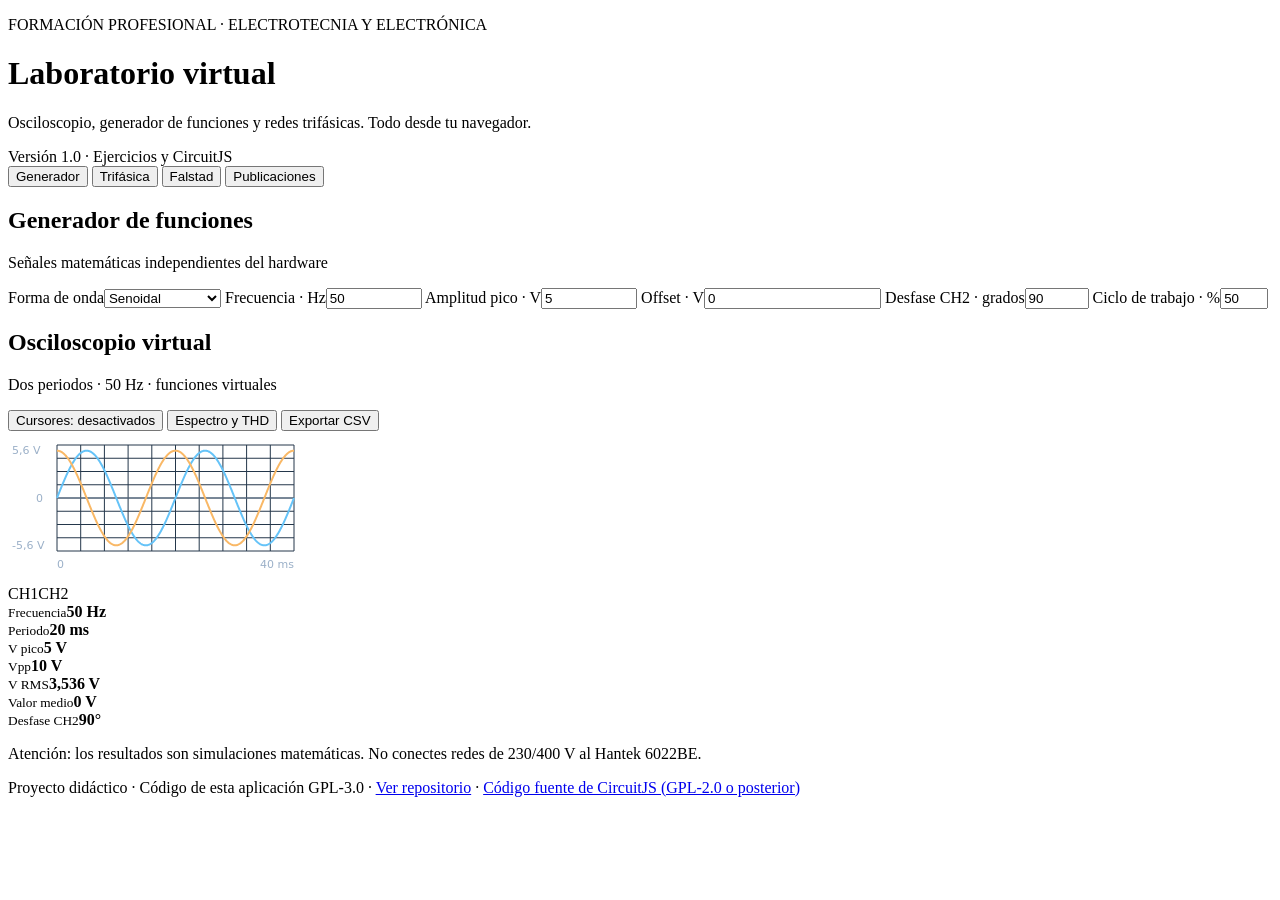
==== index.html @ 6efa835a "ui: permitir desplazamiento horizontal en simulador incrustado móvil para ver P Q S" ====
<!doctype html>
<html lang="es">
<head>
  <meta charset="utf-8">
  <meta name="viewport" content="width=device-width,initial-scale=1">
  <meta name="description" content="Laboratorio virtual de Electrotecnia y Electrónica: generador, osciloscopio y análisis trifásico.">
  <title>Laboratorio virtual de Electrotecnia</title>
  <link rel="stylesheet" href="styles.css">
  <script src="app.js" defer></script>
  <script src="lab-circuits.js" defer></script>
  <script src="wulflemm-xml.js" defer></script>
  <script src="bridge.js" defer></script>
  <script src="wulflemm-ui.js" defer></script>
  <script src="sce-practices.js" defer></script>
  <script src="curriculum.js" defer></script>
  <script src="networks-solar-curriculum.js" defer></script>
  <script src="networks-solar-practices.js" defer></script>
  <script src="practices.js" defer></script>
  <script src="publications-data.js" defer></script>
  <script src="paraninfo-activities.js" defer></script>
  <script src="textbook-exercises.js" defer></script>
  <script src="textbook-curriculum.js" defer></script>
  <script src="textbook-ui.js" defer></script>
  <script src="publications.js" defer></script>
</head>
<body>
<header class="header">
  <div class="header-inner">
    <div>
      <p class="eyebrow">FORMACIÓN PROFESIONAL · ELECTROTECNIA Y ELECTRÓNICA</p>
      <h1>Laboratorio virtual</h1>
      <p class="subtitle">Osciloscopio, generador de funciones y redes trifásicas. Todo desde tu navegador.</p>
    </div>
    <div class="pill">Versión 1.0 · Ejercicios y CircuitJS</div>
  </div>
</header>
<main class="layout">
  <nav class="tabs" aria-label="Módulos">
    <button class="tab active" type="button" data-mode="generator" aria-pressed="true">Generador</button>
    <button class="tab" type="button" data-mode="threephase" aria-pressed="false">Trifásica</button>
    <button class="tab" type="button" data-mode="falstad" aria-pressed="false">Falstad</button>
    <button class="tab" type="button" data-mode="publications" aria-pressed="false">Publicaciones</button>
  </nav>
  <section class="panel" id="generator-controls">
    <div class="section-heading"><div><h2>Generador de funciones</h2><p>Señales matemáticas independientes del hardware</p></div></div>
    <div class="controls">
      <label>Forma de onda<select id="waveform">
        <option value="sine">Senoidal</option><option value="square">Cuadrada</option>
        <option value="triangle">Triangular</option><option value="saw">Diente de sierra</option>
        <option value="pulse">Pulsos</option>
      </select></label>
      <label>Frecuencia · Hz<input id="frequency" type="number" min="0.1" max="100000" step="0.1" value="50"></label>
      <label>Amplitud pico · V<input id="amplitude" type="number" min="0" max="100000" step="0.1" value="5"></label>
      <label>Offset · V<input id="offset" type="number" step="0.1" value="0"></label>
      <label>Desfase CH2 · grados<input id="phase" type="number" min="-360" max="360" step="1" value="90"></label>
      <label>Ciclo de trabajo · %<input id="duty" type="number" min="1" max="99" step="1" value="50"></label>
    </div>
  </section>
  <section class="panel" id="threephase-controls" hidden>
    <div class="section-heading"><div><h2>Red trifásica equilibrada</h2><p>Estrella, tensión fase/línea y carga RLC serie equilibrada</p></div></div>
    <div class="controls">
      <label>Tensión línea-línea RMS · V<input id="lineVoltage" type="number" min="0" max="10000" step="1" value="400"></label>
      <label>Frecuencia · Hz<input id="threeFrequency" type="number" min="0.1" max="10000" step="0.1" value="50"></label>
      <label>Secuencia de fases<select id="sequence"><option value="1">Directa · ABC</option><option value="-1">Inversa · ACB</option></select></label>
      <label>Resistencia por fase · Ω<input id="resistance" type="number" min="0.01" step="1" value="100"></label>
      <label>Inductancia por fase · mH<input id="inductance" type="number" min="0" step="1" value="100"></label>
      <label>Capacitancia por fase · µF (0 = sin condensador)<input id="capacitance" type="number" min="0" step="1" value="0"></label>
    </div>
    <p class="hint">Modelo teórico senoidal en régimen permanente. No incluye todavía desequilibrios, apertura de neutro ni transitorios.</p>
  </section>
  <section class="panel" id="publications-controls" hidden>
    <div class="section-heading"><div><h2>Publicaciones y actividades</h2>
      <p>Catálogo bibliográfico con unidades, actividades identificadas y prácticas del laboratorio relacionadas.</p></div></div>
    <div class="publication-filters">
      <label>Publicación
        <select id="publicationSelect"></select>
      </label>
      <label>Unidad didáctica
        <select id="publicationUnit"></select>
      </label>
      <label>Tipo de actividad
        <select id="publicationActivityType">
          <option value="all">Todos los tipos</option>
          <option value="practica">Prácticas de laboratorio</option>
          <option value="comprobacion">Comprobación</option>
          <option value="evaluacion">Evaluación resuelta</option>
          <option value="resuelta">Actividades resueltas dentro de las unidades</option>
          <option value="propuesta">Actividades propuestas</option>
          <option value="ampliacion">Ampliación</option>
          <option value="experimental">Actividades experimentales</option>
        </select>
      </label>
      <label>Buscar actividad
        <input id="publicationActivitySearch" type="search" placeholder="Ej. 16.12, osciloscopio, medida…">
      </label>
    </div>
    <div id="publicationContent" aria-live="polite"></div>
    <section id="textbookExercisePanel" class="textbook-exercise-panel" hidden aria-live="polite"></section>
    <p class="hint">Se muestran únicamente las actividades originales del libro ya incorporadas. Los circuitos y las medidas se contrastarán en Falstad antes de su publicación definitiva. El resto de referencias permanece pendiente.</p>
  </section>
  <section class="panel" id="practices-controls" hidden>
    <div class="section-heading">
      <div><h2>Prácticas guiadas · GM y GS · RA y CE</h2><p>Selecciona un módulo y una práctica. Cada ficha muestra nivel, código, RA, CE y referencia al currículo oficial.</p></div>
    </div>
    <div class="practice-top">
      <label>Módulo de FP
        <select id="practiceModule">
          <option value="all">Todos los módulos (GM y GS)</option>
          <optgroup label="GRADO MEDIO (GM) · Instalaciones Eléctricas y Automáticas">
            <option value="Electrotecnia 0234">GM · Electrotecnia (0234)</option>
            <option value="Electrónica 0233">GM · Electrónica (0233)</option>
            <option value="Instalaciones de distribución 0236">GM · Instalaciones de distribución (0236)</option>
            <option value="Instalaciones solares fotovoltaicas 0239">GM · Instalaciones solares fotovoltaicas (0239)</option>
          </optgroup>
          <optgroup label="GRADO SUPERIOR (GS) · Sistemas Electrotécnicos y Automatizados">
            <option value="Sistemas y Circuitos Eléctricos 0520">GS · Sistemas y circuitos eléctricos (0520)</option>
            <option value="Desarrollo de redes eléctricas y centros de transformación 0522">GS · Desarrollo de redes eléctricas y centros de transformación (0522)</option>
          </optgroup>
        </select>
      </label>
      <label>Selecciona la práctica
        <select id="practiceSelect"></select>
      </label>
      <button type="button" id="practiceLoad" class="toolbtn">Cargar montaje en CircuitJS</button>
      <button type="button" id="practiceReset" class="toolbtn">Reiniciar respuestas</button>
    </div>
    <div id="practiceContent" aria-live="polite"></div>
    <p id="practiceStatus" class="hint" role="status">Selecciona una práctica. La carga del circuito requiere CircuitJS integrado.</p>
  </section>
  <section class="panel" id="falstad-controls" hidden>
    <div class="section-heading"><div><h2>CircuitJS y osciloscopio</h2><p>Montaje de circuitos y adquisición virtual de tensiones y corrientes por componente.</p></div></div>
    <p class="hint" id="bridge-status" role="status">Comprobando si CircuitJS está alojado en esta misma web…</p>
    <div class="controls bridge-controls">
      <label>Componente del circuito<select id="elementSelect" disabled><option value="">Esperando conexión…</option></select></label>
      <label>Magnitud visualizada<select id="elementQuantity"><option value="voltage">Tensión en el componente (V)</option><option value="current">Corriente en el componente (A)</option></select></label>
      <label>Ventana de adquisición · ms<input id="sampleWindow" type="number" min="1" max="10000" step="10" value="100"></label>
    </div>
    <div class="actions"><a href="./circuitjs/circuitjs.html" target="_blank" rel="noopener noreferrer" class="button-link">Abrir Falstad</a></div>
    <div class="controls bridge-controls">
      <label>Abrir circuito de Falstad o Wulflemm<input id="wulflemmXmlFile" type="file"></label>
      <button id="wulflemmXmlSave" type="button" disabled>Exportar XML conservado</button>
    </div>
    <div class="controls bridge-controls">
      <label>Elemento XML<select id="wulflemmComponent" disabled><option value="">Selecciona un XML</option></select></label>
      <label>Atributo<input id="wulflemmAttribute" type="text" placeholder="r, fr, phaseShift…"></label>
      <label>Valor<input id="wulflemmValue" type="text" placeholder="Nuevo valor"></label>
      <button id="wulflemmApply" type="button" disabled>Modificar XML</button>
    </div>
    <p class="hint" id="wulflemmXmlStatus" role="status">Admite circuitos XML de Wulflemm/CircuitJS y texto de Falstad (cabecera $), independientemente de su extensión. Se comprueba que no falten componentes.</p>
    <p class="hint circuit-pan-hint">Para ver ambos vatímetros y sus tres lecturas en pantallas estrechas, desliza horizontalmente el simulador.</p>
    <div class="circuit-frame-scroll"><iframe title="Simulador CircuitJS de Falstad" id="circuit-frame" loading="lazy"></iframe></div>
    <p class="hint">Las señales mostradas proceden del motor CircuitJS cuando está alojado en este mismo dominio. En modo externo solo se puede editar el circuito: el navegador impide leer sus señales por motivos de seguridad.</p>
  </section>
  <section class="panel" id="scope-panel">
    <div class="section-heading horizontal">
      <div><h2>Osciloscopio virtual</h2><p id="scope-subtitle">Canales sintéticos · no son mediciones físicas</p></div>
      <label class="view-mode" id="trace-mode-label" hidden>Representación
        <select id="traceMode"><option value="phase">Tensiones de fase</option><option value="line">Tensiones compuestas</option><option value="current">Corrientes de fase</option></select>
      </label>
    </div>
    <div class="scope-toolbar">
      <button id="cursorsToggle" type="button" class="toolbtn" aria-pressed="false">Cursores: desactivados</button>
      <button id="spectrumToggle" type="button" class="toolbtn" aria-pressed="false">Espectro y THD</button>
      <button id="exportCsv" type="button" class="toolbtn">Exportar CSV</button>
      <span id="cursorReadout" class="cursor-readout" aria-live="polite"></span>
    </div>
    <div class="scope"><canvas id="scope" aria-label="Señales simuladas en función del tiempo" role="img"></canvas></div>
    <div id="spectrum-panel" class="spectrum-panel" hidden>
      <h3>Análisis armónico de la primera señal</h3>
      <div class="spectrum-canvas"><canvas id="spectrum" aria-label="Espectro armónico simulado" role="img"></canvas></div>
      <p id="spectrumInfo" class="hint">Se muestran los primeros 15 armónicos y la distorsión calculada a partir de las muestras.</p>
    </div>
    <div id="legend" class="legend"></div>
    <div class="metrics" id="metrics" aria-live="polite"></div>
    <p class="disclaimer">Atención: los resultados son simulaciones matemáticas. No conectes redes de 230/400 V al Hantek 6022BE.</p>
  </section>
  <footer>
    <p>Proyecto didáctico · Código de esta aplicación GPL-3.0 ·
      <a href="https://github.com/jgraciar/electrotecnia">Ver repositorio</a> ·
      <a href="https://github.com/pfalstad/circuitjs1">Código fuente de CircuitJS (GPL-2.0 o posterior)</a>
    </p>
  </footer>
</main>
</body></html>
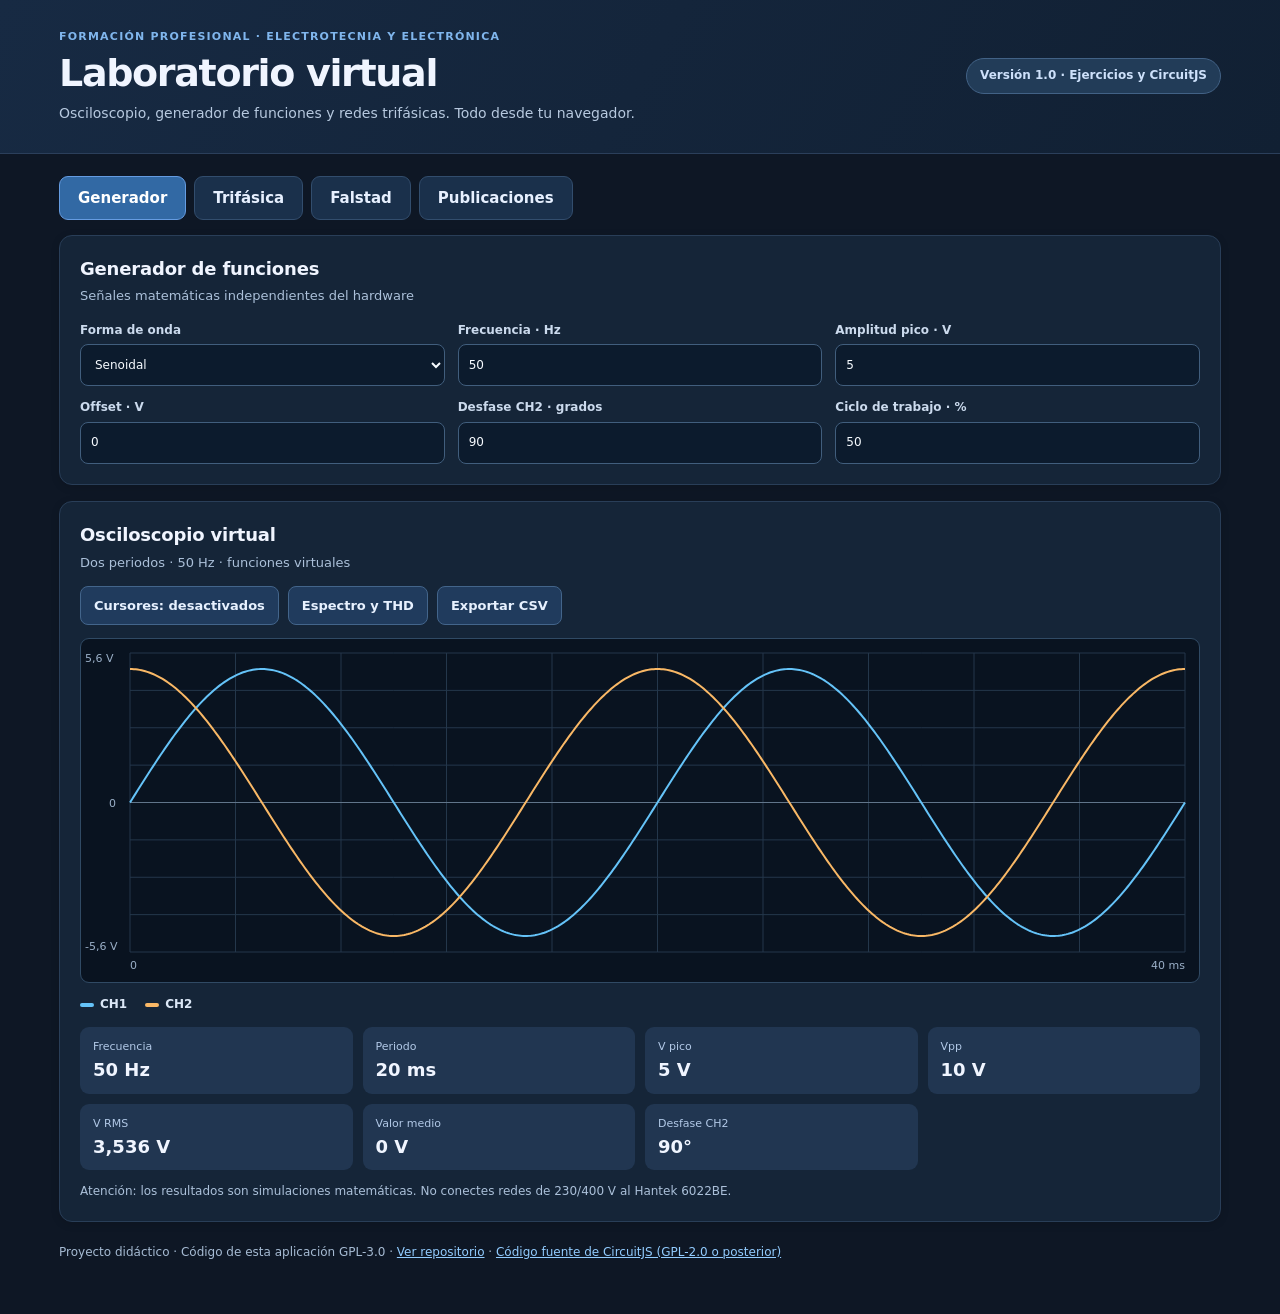
==== commit 7e5134d2: "fix: cargar inmediatamente CircuitJS incrustado también en móvil" ====
--- a/index.html
+++ b/index.html
@@ -148,7 +148,7 @@
     </div>
     <p class="hint" id="wulflemmXmlStatus" role="status">Admite circuitos XML de Wulflemm/CircuitJS y texto de Falstad (cabecera $), independientemente de su extensión. Se comprueba que no falten componentes.</p>
     <p class="hint circuit-pan-hint">Para ver ambos vatímetros y sus tres lecturas en pantallas estrechas, desliza horizontalmente el simulador.</p>
-    <div class="circuit-frame-scroll"><iframe title="Simulador CircuitJS de Falstad" id="circuit-frame" loading="lazy"></iframe></div>
+    <div class="circuit-frame-scroll"><iframe title="Simulador CircuitJS de Falstad" id="circuit-frame" loading="eager"></iframe></div>
     <p class="hint">Las señales mostradas proceden del motor CircuitJS cuando está alojado en este mismo dominio. En modo externo solo se puede editar el circuito: el navegador impide leer sus señales por motivos de seguridad.</p>
   </section>
   <section class="panel" id="scope-panel">
--- a/styles.css
+++ b/styles.css
@@ -0,0 +1,155 @@
+*{box-sizing:border-box}
+:root{font-family:system-ui,-apple-system,"Segoe UI",Roboto,sans-serif;color-scheme:dark;color:#f0f5ff;background:#0e1725;font-size:15px}
+body{margin:0;line-height:1.48}
+.header{background:linear-gradient(120deg,#172a43,#112033);border-bottom:1px solid #2b3f5b}
+.header-inner{max-width:1210px;margin:auto;padding:29px 24px;display:flex;gap:24px;align-items:center;justify-content:space-between}
+.eyebrow{margin:0;color:#80b6ed;letter-spacing:.11em;font-weight:750;font-size:11px}
+h1{margin:6px 0;font-size:clamp(26px,3.4vw,38px);line-height:1.2;letter-spacing:-.035em}
+.subtitle{margin:6px 0 0;color:#b7c9df;font-size:14px}
+.pill{display:inline-flex;white-space:nowrap;padding:8px 13px;font-size:12px;font-weight:650;border-radius:99px;border:1px solid #426286;color:#cee1fb;background:#223c58}
+.layout{max-width:1210px;margin:auto;padding:22px 24px 40px}
+.tabs{display:flex;gap:8px;flex-wrap:wrap;margin-bottom:15px}
+.tab{appearance:none;border:1px solid #324d6d;background:#1a304b;color:#e7f0ff;border-radius:9px;padding:10px 18px;min-height:42px;cursor:pointer;font:inherit;font-weight:650}
+.tab:hover{background:#25466d}
+.tab.active{background:#3269a4;border-color:#659ce1;color:#fff}
+.panel{border:1px solid #293e58;background:#152538;border-radius:13px;padding:20px;margin:0 0 16px;box-shadow:0 2px 8px #0002}
+.section-heading{margin-bottom:16px}
+.section-heading.horizontal{display:flex;justify-content:space-between;gap:12px;align-items:center}
+.section-heading h2{font-size:18px;margin:0;letter-spacing:-.01em}
+.section-heading p{font-size:13px;color:#abc0d9;margin:4px 0 0}
+.controls{display:grid;grid-template-columns:repeat(3,minmax(0,1fr));gap:13px}
+label{display:block;font-weight:650;color:#cbdaed;font-size:12px}
+.controls label{min-width:0}
+input,select{width:100%;min-height:42px;margin-top:5px;padding:9px 10px;border:1px solid #415e7d;border-radius:8px;background:#0c1b2d;color:#f7fbff;font:inherit;font-weight:450}
+input:focus-visible,select:focus-visible,.tab:focus-visible,a:focus-visible{outline:3px solid #85bbff;outline-offset:2px}
+input:invalid{border-color:#e5907c}
+.hint{color:#b7c9df;font-size:13px;margin:14px 0 0}
+.scope{height:clamp(235px,34vw,345px);width:100%;background:#091320;border-radius:9px;border:1px solid #304a64;overflow:hidden}
+.scope canvas{width:100%;height:100%;display:block}
+.view-mode{min-width:205px}
+.legend{display:flex;gap:18px;flex-wrap:wrap;margin:13px 0}
+.legend span{font-size:12px;color:#dbe7f6;font-weight:700}
+.legend i{display:inline-block;width:14px;height:4px;vertical-align:middle;border-radius:4px;margin-right:6px}
+.metrics{display:grid;grid-template-columns:repeat(4,minmax(0,1fr));gap:10px}
+.metric{padding:12px 13px;border-radius:9px;background:#213651;min-width:0}
+.metric small{display:block;font-size:11px;color:#b2c9e7;margin-bottom:3px}
+.metric strong{display:block;font-size:18px;font-weight:750;line-height:1.3;font-variant-numeric:tabular-nums;overflow-wrap:anywhere}
+.disclaimer{color:#abc0d9;font-size:12px;margin:13px 0 0}
+.circuit-frame-scroll{max-width:100%;overflow-x:auto;overscroll-behavior-x:contain;-webkit-overflow-scrolling:touch}
+.circuit-pan-hint{display:none}
+#circuit-frame{display:block;width:100%;height:520px;background:white;border:1px solid #354f6d;border-radius:9px;margin-top:14px}
+.button-link{display:inline-block;padding:10px 14px;background:#315d90;border:1px solid #5b91c4;color:#fff;border-radius:8px;text-decoration:none;font-size:13px;font-weight:700}
+.button-link:hover{background:#3874b7}
+footer{margin-top:22px;font-size:12px;color:#a6bbd3}
+footer a{color:#92ccff}
+[hidden]{display:none!important}
+@media(max-width:750px){.header-inner{align-items:flex-start;flex-direction:column;gap:13px;padding:21px 16px}.layout{padding:16px}.panel{padding:15px}.controls{grid-template-columns:repeat(2,minmax(0,1fr))}.metrics{grid-template-columns:repeat(2,minmax(0,1fr))}.section-heading.horizontal{align-items:stretch;flex-direction:column}.view-mode{max-width:350px}}
+@media(max-width:750px){#circuit-frame{min-width:780px;height:630px}.circuit-pan-hint{display:block}}
+@media(max-width:430px){.controls{grid-template-columns:1fr}.metrics{grid-template-columns:repeat(2,minmax(0,1fr))}.tab{padding:9px 12px}}
+
+
+/* Herramientas de laboratorio incorporadas en v0.2 */
+.actions{display:flex;gap:10px;flex-wrap:wrap;margin-top:14px}
+.bridge-controls{margin-bottom:12px}
+.scope-toolbar{display:flex;align-items:center;gap:9px;flex-wrap:wrap;margin:-2px 0 13px}
+.toolbtn{appearance:none;border:1px solid #43658b;background:#203b5d;color:#e7f1ff;border-radius:8px;padding:9px 13px;min-height:39px;font:inherit;font-size:13px;font-weight:650;cursor:pointer}
+.toolbtn:hover,.toolbtn[aria-pressed="true"]{background:#35669c;border-color:#78ade5}
+.toolbtn:focus-visible{outline:3px solid #8bc1ff;outline-offset:2px}
+.cursor-readout{font-size:12px;color:#f0d99f;min-width:0;overflow-wrap:anywhere}
+.scope canvas{touch-action:pan-y}
+.spectrum-panel{margin-top:14px;padding:14px;border-radius:10px;background:#14263a;border:1px solid #35516f}
+.spectrum-panel h3{font-size:14px;margin:0 0 10px}
+.spectrum-canvas{height:195px;border-radius:8px;background:#0c1929;overflow:hidden}
+.spectrum-canvas canvas{display:block;width:100%;height:100%}
+
+
+/* Guías didácticas — versión 0.3 */
+.practice-top{display:flex;align-items:end;gap:12px;flex-wrap:wrap;margin-bottom:18px}
+.practice-top label{flex:1 1 290px}
+.practice-title{font-size:19px;margin:0 0 8px}
+.practice-description{color:#dfebfc;font-size:14px;margin:0 0 12px}
+.practice-meta{font-size:12px;color:#9ac7ff;font-weight:750;letter-spacing:.025em;margin:0 0 7px}
+.practice-subtitle{margin:15px 0 8px;font-size:14px;color:#d7e9ff}
+.practice-steps{padding-left:26px;margin:6px 0 13px;color:#c6d7e9}
+.practice-steps li{margin:5px 0}
+.practice-note{padding:10px 12px;background:#263c57;border-left:3px solid #7cb2ea;border-radius:4px;font-size:12px;color:#cde0f2}
+.practice-questions{display:grid;grid-template-columns:repeat(2,minmax(0,1fr));gap:13px}
+.practice-question{background:#1c3049;padding:13px;border:1px solid #344f71;border-radius:8px}
+.practice-question label{line-height:1.4;min-height:32px}
+.practice-question input{margin-top:8px}
+.practice-feedback{display:block;min-height:20px;font-size:12px;margin-top:7px}
+.practice-correct{color:#91e5ba}
+.practice-incorrect{color:#f7b69c}
+.practice-actions{display:flex;flex-wrap:wrap;gap:10px;margin:15px 0}
+.practice-summary{color:#aadaff;font-weight:700;font-size:13px}
+.practice-solutions{margin-top:10px;background:#253a52;padding:14px;border:1px solid #536d89;border-radius:8px}
+.practice-solutions p{font-size:13px;margin:6px 0}
+@media(max-width:650px){.practice-questions{grid-template-columns:1fr}.practice-question label{min-height:0}}
+
+/* Vinculación curricular y selector de módulos (v0.4) */
+.practice-curriculum{margin:10px 0 14px;padding:10px 12px;border-left:3px solid #87c9ff;border-radius:5px;background:#233d58;color:#dceaff;font-size:12px;font-weight:650}
+.practice-top label{flex:1 1 265px}
+.practice-top label:first-child{flex:1 1 295px}
+.practice-top .toolbtn{align-self:end}
+
+
+/* Fichas curriculares RA y CE · versión 0.5 */
+.practice-curriculum-detail{margin:17px 0 20px;padding:16px;background:#1d3955;border:1px solid #6283a7;border-left:4px solid #94c7ff;border-radius:10px}
+.practice-curriculum-title{color:#e4f3ff;font-size:16px;margin:0 0 15px}
+.practice-ra{padding:12px;background:#12283f;border:1px solid #3b6089;border-radius:8px;margin-bottom:15px}
+.practice-ra-code{display:block;color:#a8d5ff;font-size:12px;letter-spacing:.04em}
+.practice-ra-desc{margin:6px 0 0;color:#e7f0fe;font-weight:650;font-size:14px;line-height:1.5}
+.practice-ce-label{color:#cbe6ff;margin:2px 0 10px;font-size:13px}
+.practice-ce-list{list-style:none;padding:0;margin:0;display:grid;gap:9px}
+.practice-ce-item{display:flex;align-items:flex-start;gap:11px;border:1px solid #395a80;background:#152b43;padding:11px;border-radius:7px}
+.practice-ce-code{flex:0 0 auto;min-width:60px;color:#c1e4ff;font-size:13px}
+.practice-ce-summary{color:#e3edf8;font-size:13px;line-height:1.48}
+.practice-curriculum-limit{color:#c6daef;font-size:12px;line-height:1.55;margin:13px 0 8px}
+.practice-curriculum-warning{margin:14px 0 8px;padding:11px;background:#49351f;color:#ffe4b6;border-left:3px solid #ffd081;border-radius:5px;font-size:12px}
+.practice-source{font-size:13px;color:#9ad3ff;text-decoration:underline;text-underline-offset:3px}
+@media(max-width:430px){.practice-curriculum-detail{padding:11px}.practice-ce-item{flex-direction:column;gap:3px}}
+
+
+/* Biblioteca bibliográfica y navegación por unidades · v0.8 */
+.publication-filters{display:grid;grid-template-columns:minmax(220px,1fr) minmax(220px,1fr);gap:15px;margin-bottom:18px}
+.publication-header{padding:16px 18px;border-radius:9px;background:#203b58;border:1px solid #3e638a}
+.publication-header h3{font-size:20px;margin:0 0 8px}
+.publication-field{margin:5px 0;font-size:13px;color:#e0ebfa}
+.publication-field strong{color:#a9d5ff}
+.publication-note{margin:15px 0;padding:12px;border:1px solid #405d7c;background:#1b334b;border-radius:8px;font-size:13px;color:#c8ddf1}
+.publication-unit-content{padding:16px 3px}
+.publication-unit-content h4{font-size:18px;margin:0 0 11px}
+.publication-unit-content h5{font-size:14px;color:#b9dbff;margin:19px 0 9px}
+.publication-activity-list{list-style:none;margin:0;padding:0;display:grid;gap:9px}
+.publication-activity{display:flex;gap:10px;justify-content:space-between;align-items:center;border:1px solid #385473;background:#1c304a;padding:11px 13px;border-radius:8px}
+.publication-activity strong{font-size:13px}
+.publication-activity span{white-space:nowrap;color:#a9c5e4;font-size:12px}
+.publication-muted{font-size:13px;color:#aac4e0}
+.publication-numbered{display:grid;grid-template-columns:repeat(2,minmax(0,1fr));gap:10px}
+.publication-numbered-item{background:#1c344e;border:1px solid #436284;padding:12px;border-radius:9px;display:flex;align-items:flex-start;flex-direction:column;gap:8px}
+.publication-numbered-item strong{font-size:13px}
+.publication-numbered-item p{margin:0;font-size:13px;color:#e8f1fc}
+.publication-numbered-item small{color:#aac4dc;font-size:11px}
+.publication-numbered-item .toolbtn{margin-top:auto}
+.publication-linked{display:flex;gap:9px;flex-wrap:wrap}
+@media(max-width:750px){.publication-filters{grid-template-columns:1fr}.publication-numbered{grid-template-columns:1fr}.publication-activity{align-items:flex-start;flex-direction:column}.publication-activity span{white-space:normal}}
+
+/* Buscador del catálogo Paraninfo 2022 */
+.publication-filters{grid-template-columns:repeat(2,minmax(210px,1fr))}
+.publication-activity-count{font-size:13px;color:#a8cdee;margin:0 0 14px}
+.publication-numbered-item{min-height:115px}
+.publication-numbered-item strong{line-height:1.4}
+.publication-numbered-item small{margin-top:auto}
+#publicationActivityResults>.toolbtn{display:block;margin:16px auto 5px}
+@media(max-width:750px){.publication-filters{grid-template-columns:1fr}}
+
+/* Ejercicios propios de las referencias bibliográficas */
+.textbook-exercise-panel{margin:22px 0 18px;padding:18px;border:1px solid #547ba5;border-left:4px solid #95c9ff;background:#182f48;border-radius:11px}
+.textbook-exercise-panel h3{font-size:20px;color:#eff7ff;margin:0 0 8px}
+.textbook-exercise-panel > p:not(.practice-meta){font-size:13px;line-height:1.6}
+.textbook-exercise-panel .practice-note{background:#27415e}
+.textbook-exercise-panel .practice-questions{margin-top:13px}
+.textbook-exercise-panel .practice-solutions{margin-top:10px}
+.publication-numbered-item>.toolbtn{width:100%;text-align:center}
+.publication-numbered-item>.toolbtn:first-of-type{background:#2e5478}
+@media(max-width:650px){.textbook-exercise-panel{padding:11px}}
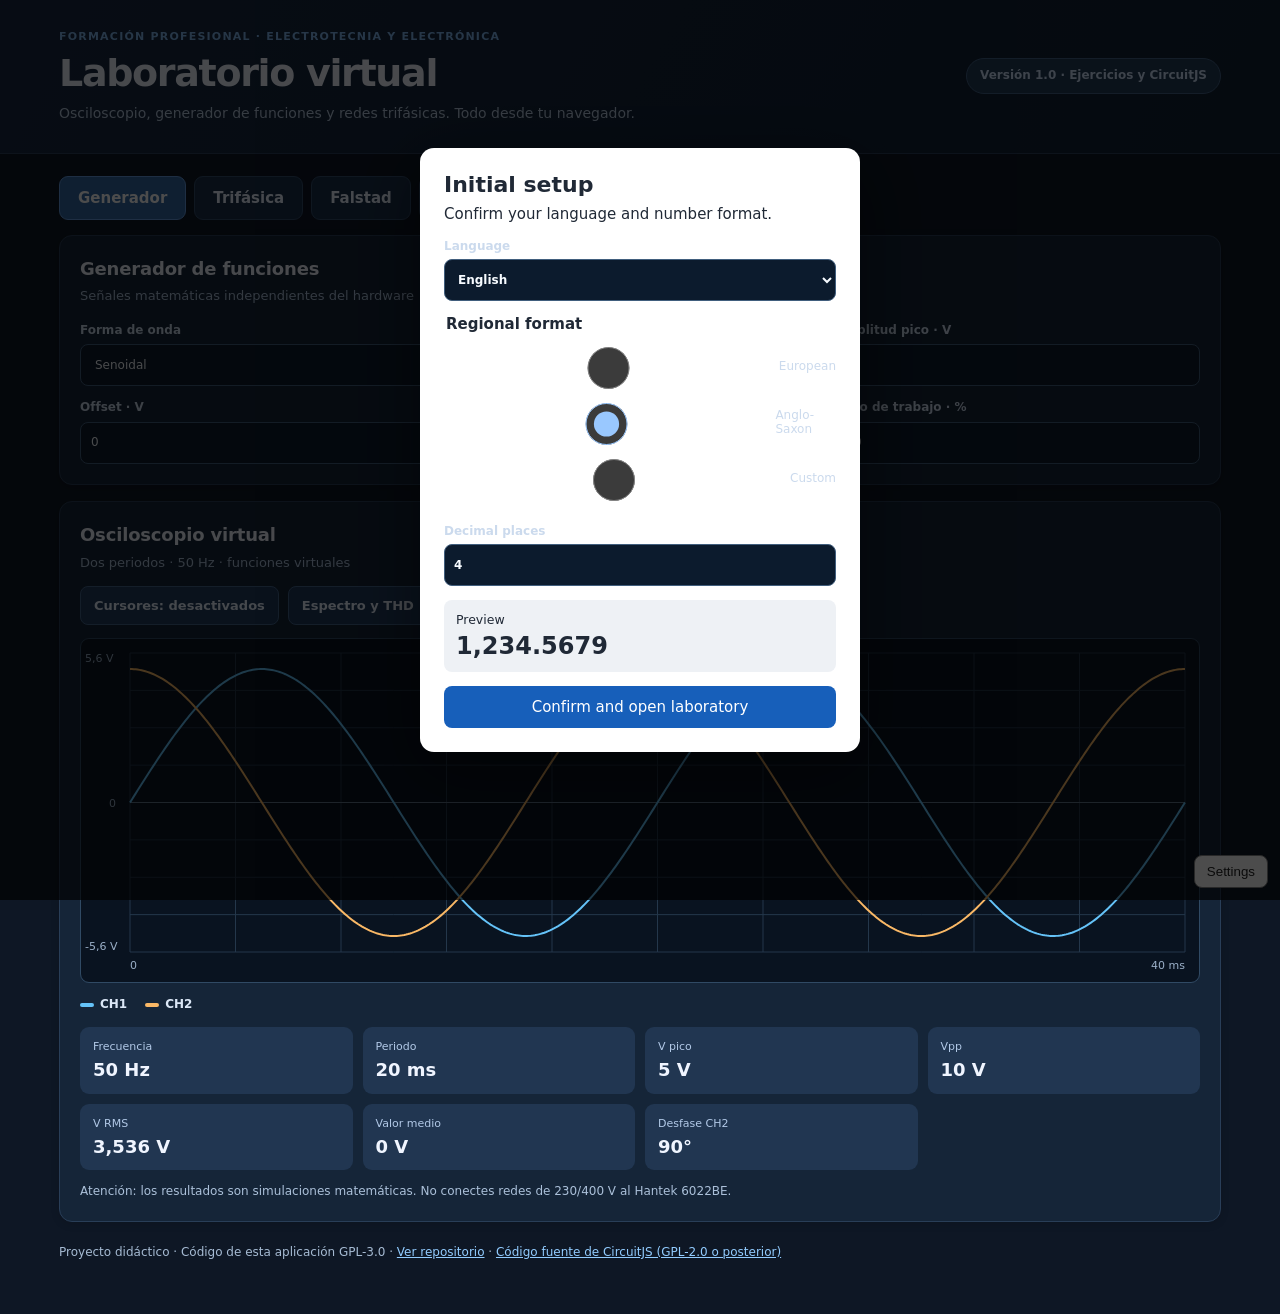
==== commit 525259e6: "Load first-visit language and regional preferences dialog" ====
--- a/index.html
+++ b/index.html
@@ -6,9 +6,11 @@
   <meta name="description" content="Laboratorio virtual de Electrotecnia y Electrónica: generador, osciloscopio y análisis trifásico.">
   <title>Laboratorio virtual de Electrotecnia</title>
   <link rel="stylesheet" href="styles.css">
+  <script src="initial-settings.js" defer></script>
   <script src="app.js" defer></script>
   <script src="lab-circuits.js" defer></script>
   <script src="wulflemm-xml.js" defer></script>
+  <script src="impedance-export.js" defer></script>
   <script src="bridge.js" defer></script>
   <script src="wulflemm-ui.js" defer></script>
   <script src="sce-practices.js" defer></script>
@@ -139,6 +141,7 @@
     <div class="controls bridge-controls">
       <label>Abrir circuito de Falstad o Wulflemm<input id="wulflemmXmlFile" type="file"></label>
       <button id="wulflemmXmlSave" type="button" disabled>Exportar XML conservado</button>
+      <button id="impedanceStandardSave" type="button">Exportar circuito con RLC estándar</button>
     </div>
     <div class="controls bridge-controls">
       <label>Elemento XML<select id="wulflemmComponent" disabled><option value="">Selecciona un XML</option></select></label>
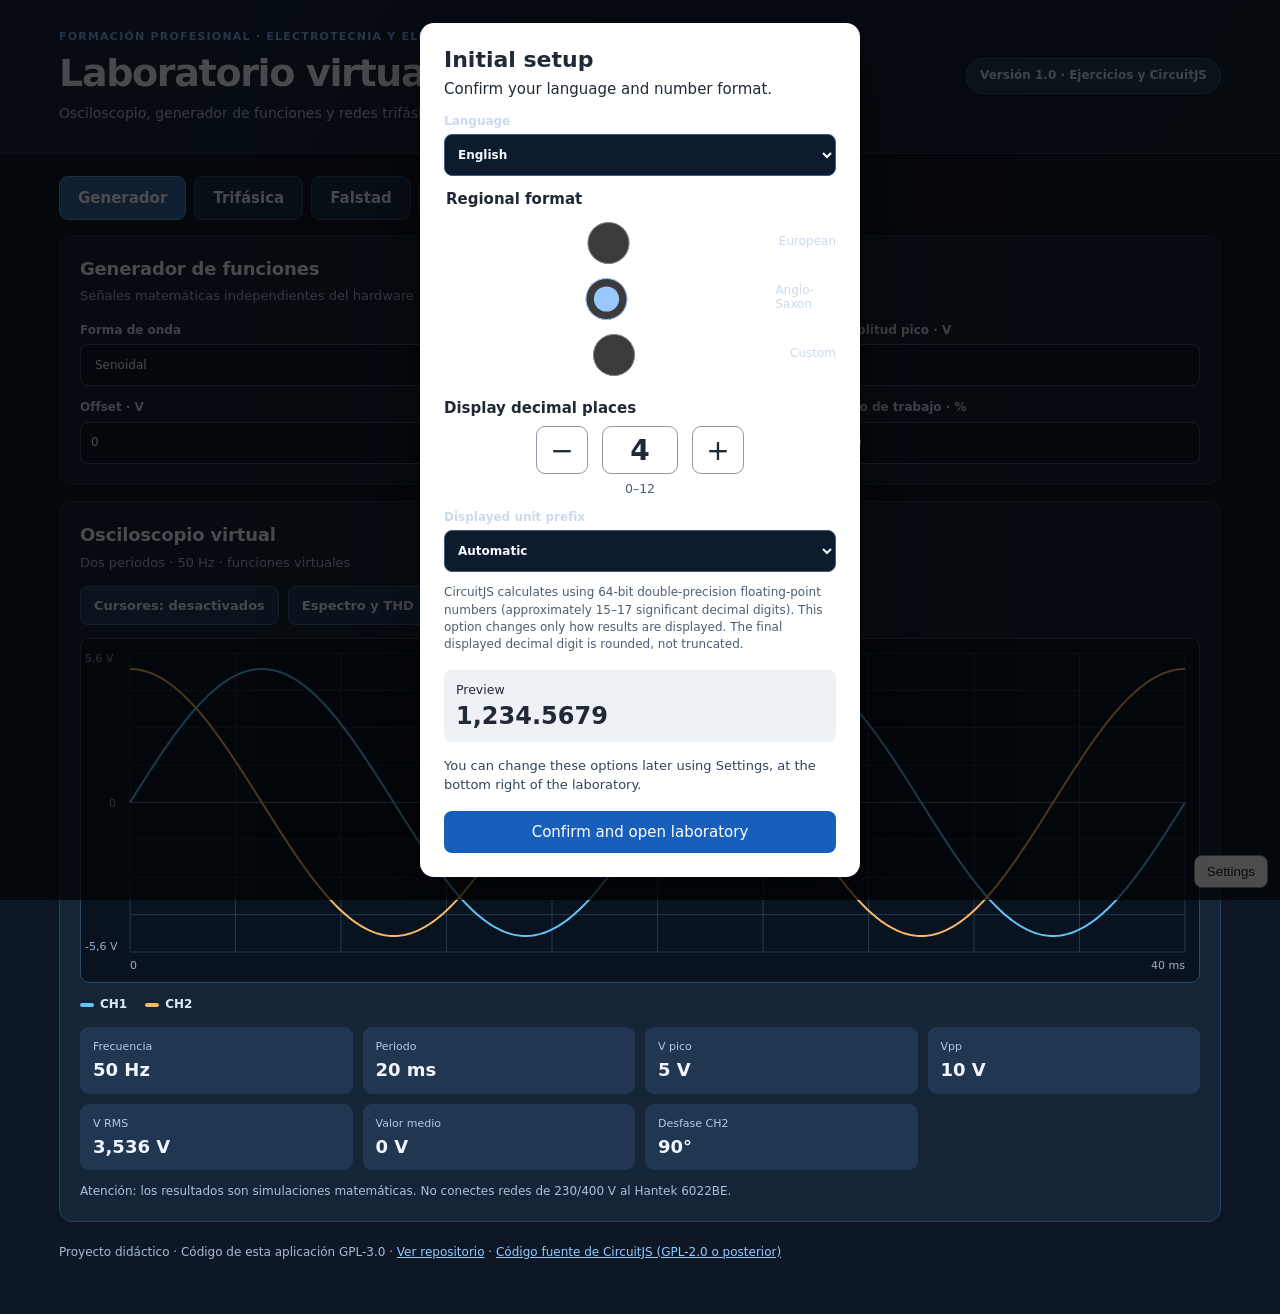
==== commit 92959082: "feat(fv): link isolated FV grid demo from Falstad panel" ====
--- a/index.html
+++ b/index.html
@@ -138,6 +138,7 @@
       <label>Ventana de adquisición · ms<input id="sampleWindow" type="number" min="1" max="10000" step="10" value="100"></label>
     </div>
     <div class="actions"><a href="./circuitjs/circuitjs.html" target="_blank" rel="noopener noreferrer" class="button-link">Abrir Falstad</a></div>
+    <div class="actions"><a href="./fv-grid-demo.html" class="button-link">Ensayo fotovoltaico FV-red (modelo matemático)</a></div>
     <div class="controls bridge-controls">
       <label>Abrir circuito de Falstad o Wulflemm<input id="wulflemmXmlFile" type="file"></label>
       <button id="wulflemmXmlSave" type="button" disabled>Exportar XML conservado</button>
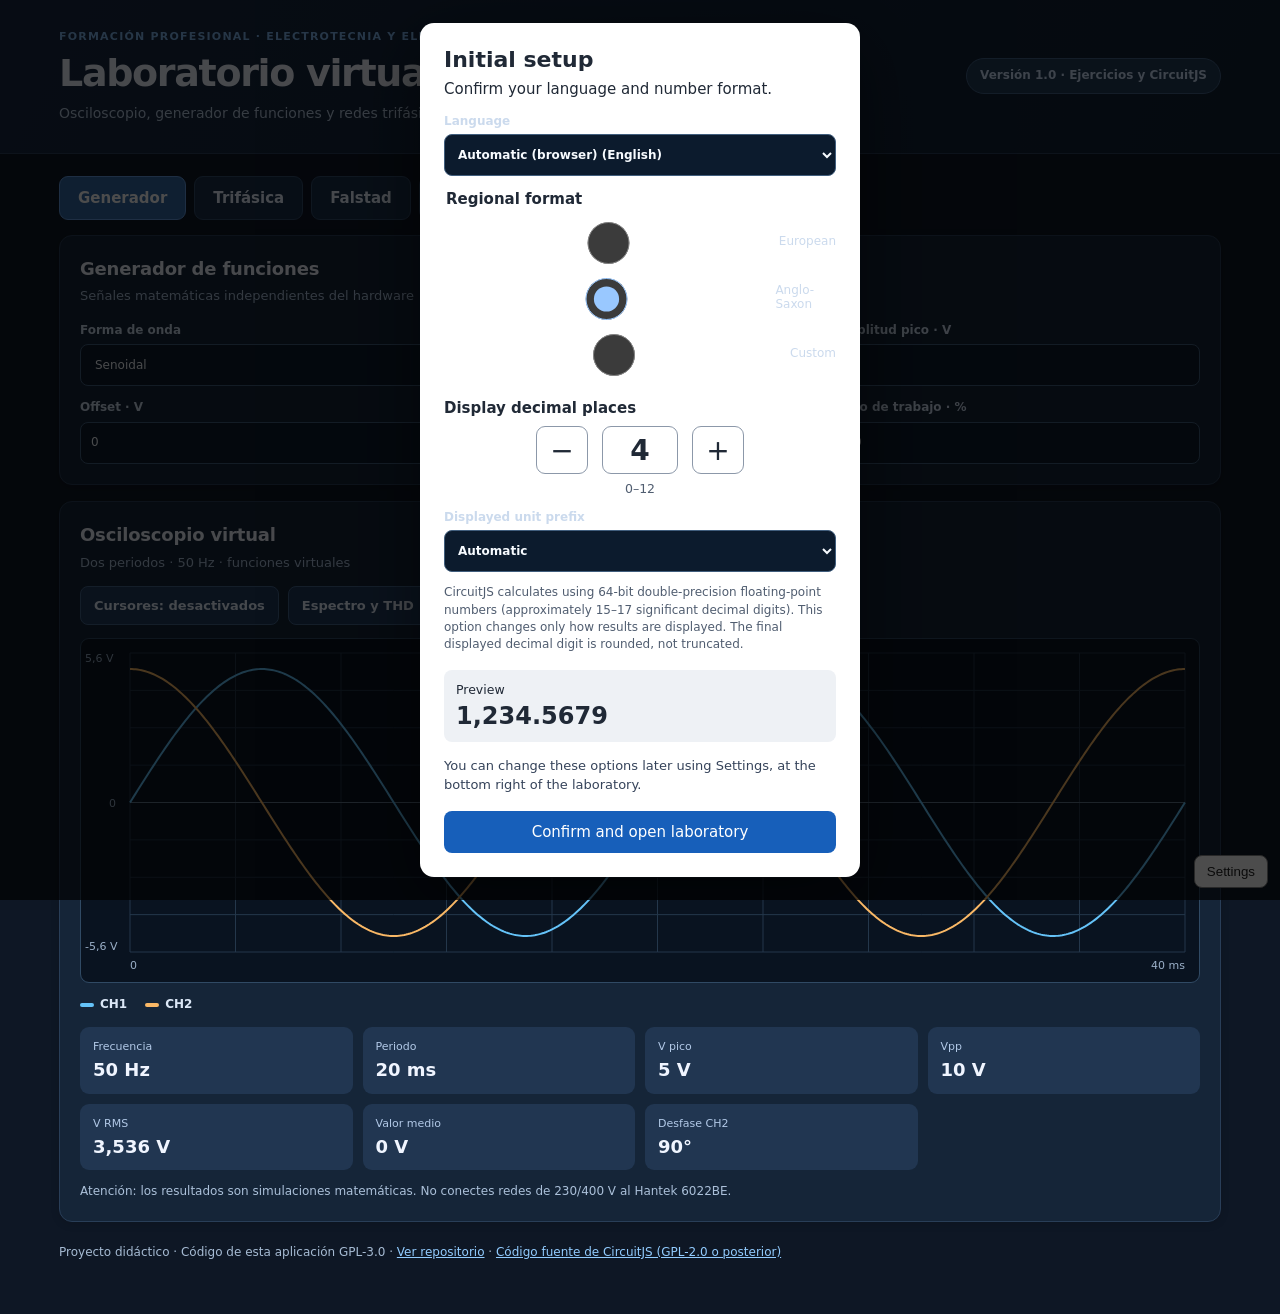
==== commit 75baddcb: "Load Valencian host localization after language preferences" ====
--- a/index.html
+++ b/index.html
@@ -7,6 +7,7 @@
   <title>Laboratorio virtual de Electrotecnia</title>
   <link rel="stylesheet" href="styles.css">
   <script src="initial-settings.js" defer></script>
+  <script src="host-valencian.js" defer></script>
   <script src="app.js" defer></script>
   <script src="lab-circuits.js" defer></script>
   <script src="wulflemm-xml.js" defer></script>
@@ -138,7 +139,6 @@
       <label>Ventana de adquisición · ms<input id="sampleWindow" type="number" min="1" max="10000" step="10" value="100"></label>
     </div>
     <div class="actions"><a href="./circuitjs/circuitjs.html" target="_blank" rel="noopener noreferrer" class="button-link">Abrir Falstad</a></div>
-    <div class="actions"><a href="./fv-grid-demo.html" class="button-link">Ensayo fotovoltaico FV-red (modelo matemático)</a></div>
     <div class="controls bridge-controls">
       <label>Abrir circuito de Falstad o Wulflemm<input id="wulflemmXmlFile" type="file"></label>
       <button id="wulflemmXmlSave" type="button" disabled>Exportar XML conservado</button>
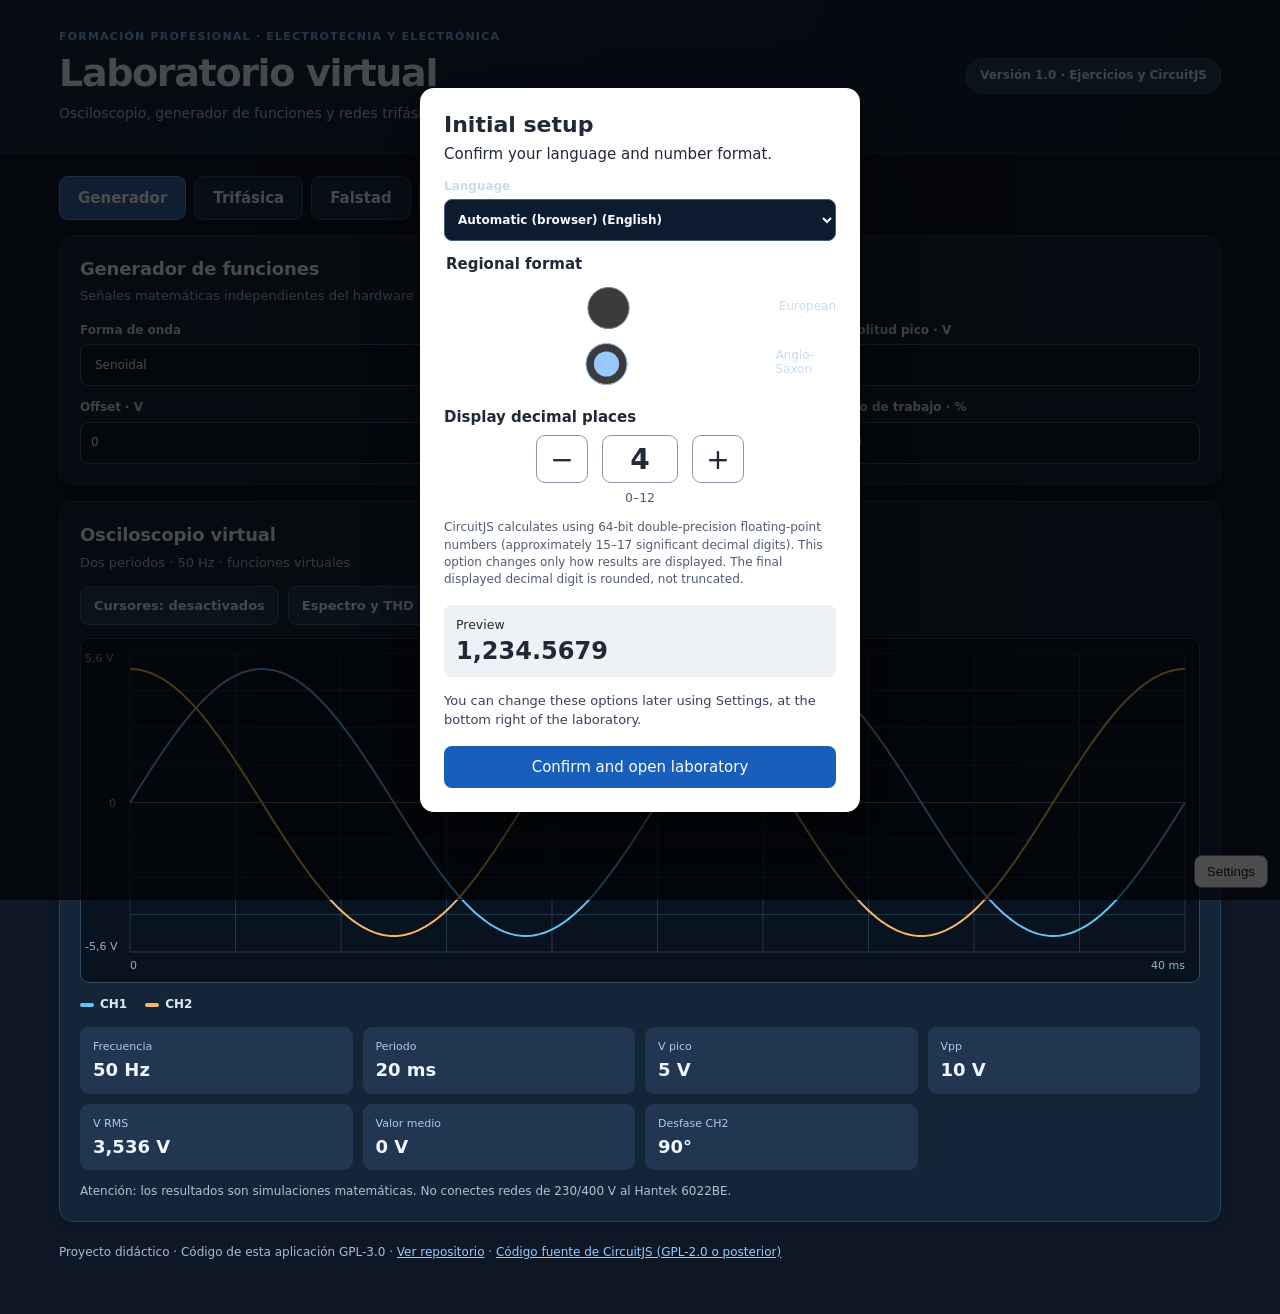
==== commit adc3f257: "Actualizar index.html para abrir circuitjgr.html" ====
--- a/index.html
+++ b/index.html
@@ -7,7 +7,6 @@
   <title>Laboratorio virtual de Electrotecnia</title>
   <link rel="stylesheet" href="styles.css">
   <script src="initial-settings.js" defer></script>
-  <script src="host-valencian.js" defer></script>
   <script src="app.js" defer></script>
   <script src="lab-circuits.js" defer></script>
   <script src="wulflemm-xml.js" defer></script>
@@ -138,7 +137,7 @@
       <label>Magnitud visualizada<select id="elementQuantity"><option value="voltage">Tensión en el componente (V)</option><option value="current">Corriente en el componente (A)</option></select></label>
       <label>Ventana de adquisición · ms<input id="sampleWindow" type="number" min="1" max="10000" step="10" value="100"></label>
     </div>
-    <div class="actions"><a href="./circuitjs/circuitjs.html" target="_blank" rel="noopener noreferrer" class="button-link">Abrir Falstad</a></div>
+    <div class="actions"><a href="./circuitjs/circuitjgr.html" target="_blank" rel="noopener noreferrer" class="button-link">Abrir Falstad</a></div>
     <div class="controls bridge-controls">
       <label>Abrir circuito de Falstad o Wulflemm<input id="wulflemmXmlFile" type="file"></label>
       <button id="wulflemmXmlSave" type="button" disabled>Exportar XML conservado</button>
